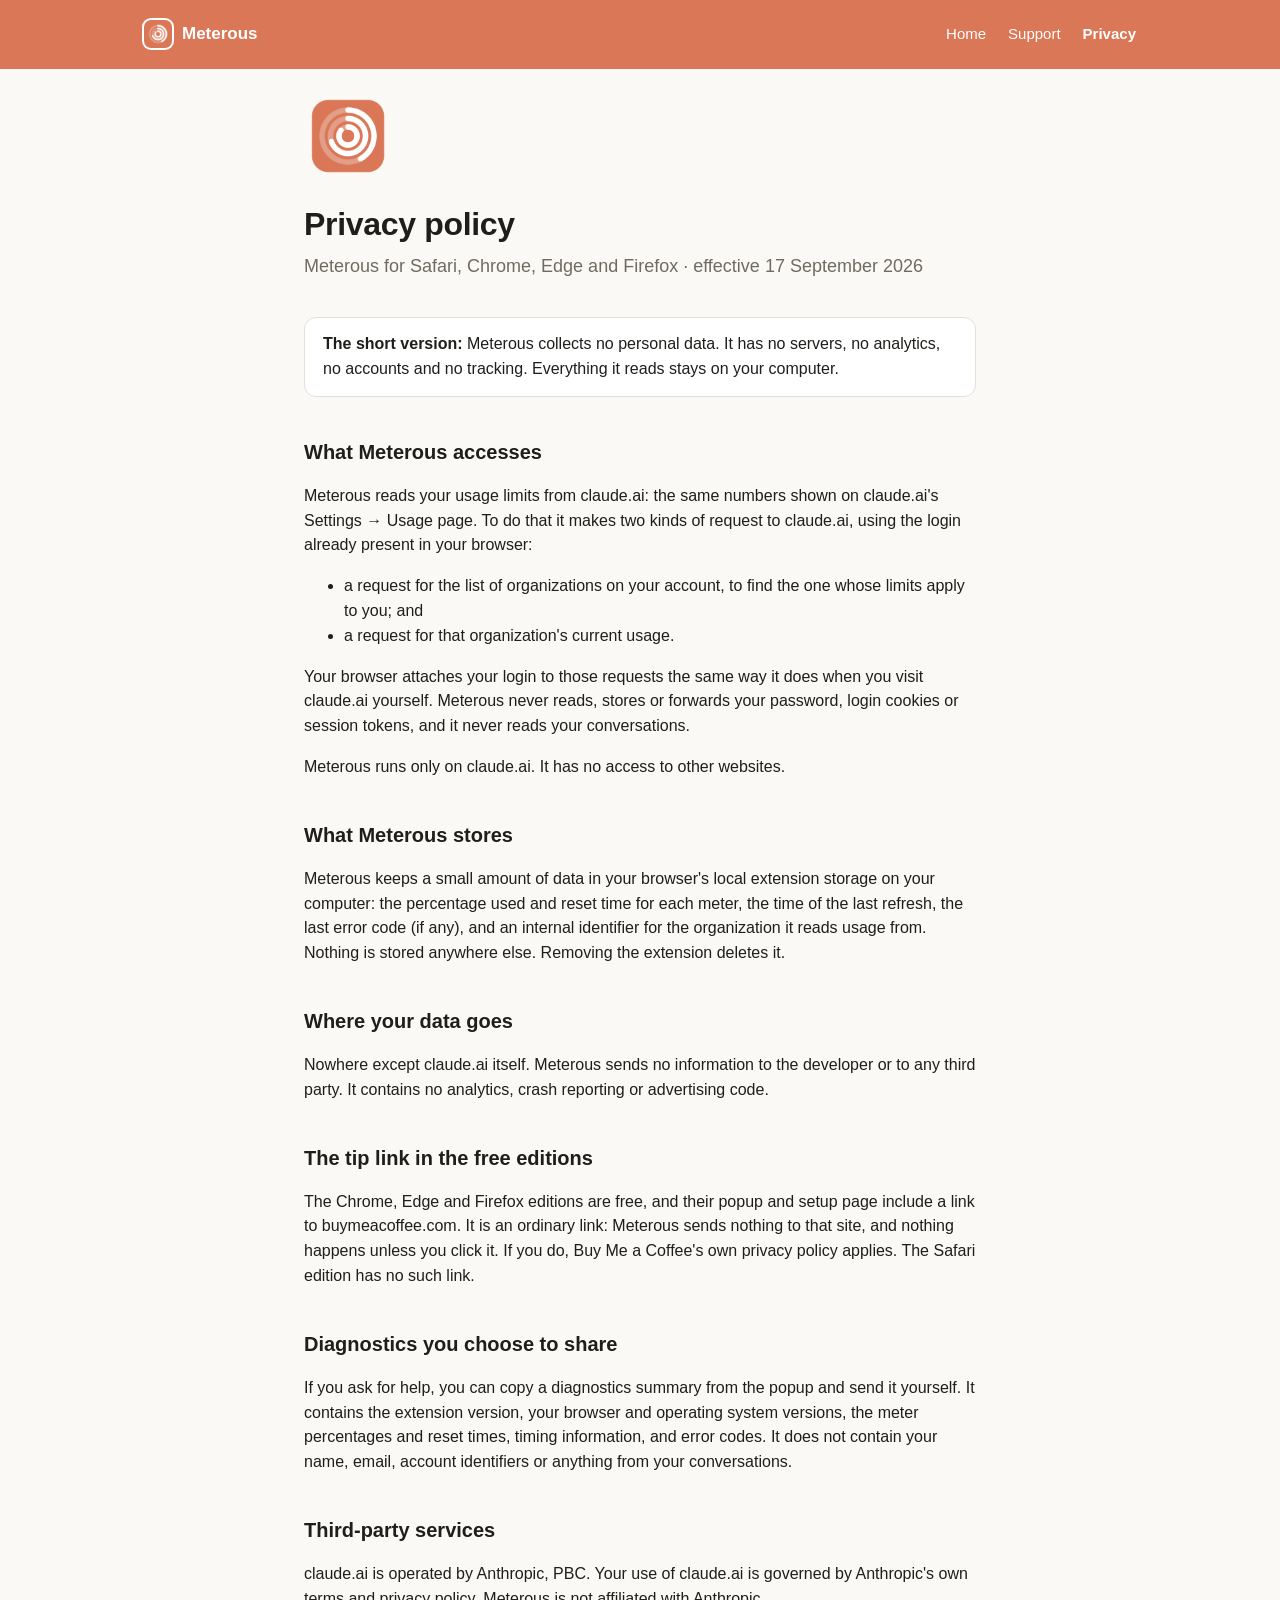
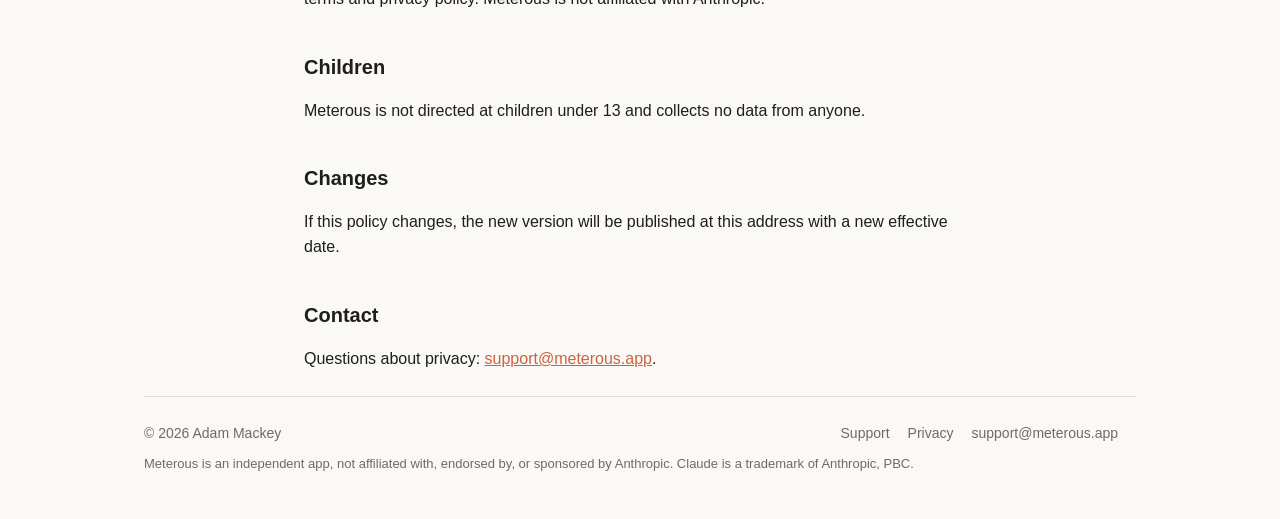
==== privacy.html @ 9a95868c "Space between the clay band and the first cards Synced from ~/SiteStyle: a 56px margin under the her" ====
<!doctype html>
<html lang="en">
<head>
  <meta charset="utf-8">
  <meta name="viewport" content="width=device-width, initial-scale=1">
  <title>Meterous – privacy policy</title>
  <meta name="description" content="Meterous collects no personal data: no servers, no analytics, nothing leaves your Mac.">
  <meta name="theme-color" content="#c96442">
  <link rel="icon" type="image/png" sizes="192x192" href="favicon-192.png">
  <link rel="apple-touch-icon" href="icon.png">
  <meta property="og:type" content="website">
  <meta property="og:site_name" content="Meterous">
  <meta property="og:title" content="Meterous – privacy policy">
  <meta property="og:description" content="Meterous collects no personal data: no servers, no analytics, nothing leaves your Mac.">
  <meta property="og:url" content="https://meterous.app/privacy.html">
  <link rel="canonical" href="https://meterous.app/privacy.html">
  <meta property="og:image" content="https://meterous.app/og.png">
  <meta name="twitter:card" content="summary_large_image">
  <link rel="stylesheet" href="style.css?v=39">
</head>
<body>
<div class="wrap">
  <nav class="nav">
    <a class="brand" href="index.html"><img src="icon.png" width="28" height="28" alt="">Meterous</a>
    <div class="links"><a href="index.html">Home</a><a href="support.html">Support</a><a href="privacy.html" aria-current="page">Privacy</a></div>
  </nav>
</div>
<div class="wrap narrow">
  <header class="page">
    <img src="icon.png" width="88" height="88" alt="">
    <h1>Privacy policy</h1>
    <p class="tagline">Meterous for Safari, Chrome, Edge and Firefox · effective 17 September 2026</p>
  </header>

  <p class="note"><strong>The short version:</strong> Meterous collects no personal data. It has no servers, no analytics, no accounts and no tracking. Everything it reads stays on your computer.</p>

  <h2>What Meterous accesses</h2>
  <p>Meterous reads your usage limits from claude.ai: the same numbers shown on claude.ai's Settings → Usage page. To do that it makes two kinds of request to claude.ai, using the login already present in your browser:</p>
  <ul>
    <li>a request for the list of organizations on your account, to find the one whose limits apply to you; and</li>
    <li>a request for that organization's current usage.</li>
  </ul>
  <p>Your browser attaches your login to those requests the same way it does when you visit claude.ai yourself. Meterous never reads, stores or forwards your password, login cookies or session tokens, and it never reads your conversations.</p>
  <p>Meterous runs only on claude.ai. It has no access to other websites.</p>

  <h2>What Meterous stores</h2>
  <p>Meterous keeps a small amount of data in your browser's local extension storage on your computer: the percentage used and reset time for each meter, the time of the last refresh, the last error code (if any), and an internal identifier for the organization it reads usage from. Nothing is stored anywhere else. Removing the extension deletes it.</p>

  <h2>Where your data goes</h2>
  <p>Nowhere except claude.ai itself. Meterous sends no information to the developer or to any third party. It contains no analytics, crash reporting or advertising code.</p>

  <h2>The tip link in the free editions</h2>
  <p>The Chrome, Edge and Firefox editions are free, and their popup and setup page include a link to buymeacoffee.com. It is an ordinary link: Meterous sends nothing to that site, and nothing happens unless you click it. If you do, Buy Me a Coffee's own privacy policy applies. The Safari edition has no such link.</p>

  <h2>Diagnostics you choose to share</h2>
  <p>If you ask for help, you can copy a diagnostics summary from the popup and send it yourself. It contains the extension version, your browser and operating system versions, the meter percentages and reset times, timing information, and error codes. It does not contain your name, email, account identifiers or anything from your conversations.</p>

  <h2>Third-party services</h2>
  <p>claude.ai is operated by Anthropic, PBC. Your use of claude.ai is governed by Anthropic's own terms and privacy policy. Meterous is not affiliated with Anthropic.</p>

  <h2>Children</h2>
  <p>Meterous is not directed at children under 13 and collects no data from anyone.</p>

  <h2>Changes</h2>
  <p>If this policy changes, the new version will be published at this address with a new effective date.</p>

  <h2>Contact</h2>
  <p>Questions about privacy: <a href="mailto:support@meterous.app?subject=Meterous%20privacy">support@meterous.app</a>.</p>

</div>
<div class="wrap">
  <footer>
    <div class="row">
      <span>© 2026 Adam Mackey</span>
      <span><a href="support.html">Support</a><a href="privacy.html">Privacy</a><a href="mailto:support@meterous.app">support@meterous.app</a></span>
    </div>
    <p class="legal">Meterous is an independent app, not affiliated with, endorsed by, or sponsored by Anthropic. Claude is a trademark of Anthropic, PBC.</p>
  </footer>
</div>
</body>
</html>
---- style.css ----
/* ==== BEGIN SHARED — generated from ~/SiteStyle/base.css by ~/SiteStyle/sync.py. Edit it there, not here. ==== */
/* Shared stylesheet for meterous.app and pulseous.app.
   This file is the source of truth. ~/SiteStyle/sync.py copies it, verbatim, into
   the marked block at the top of each site's style.css; each site's own components
   follow that block. Edit here, then run sync.py — never edit the copies. */
:root {
  color-scheme: light dark;
  --bg: #faf9f5;
  --card: #ffffff;
  --text: #1f1e1b;
  --muted: #6f6b62;
  --line: #e3dfd4;
  --accent: #c96442;
  --band: #d97757;   /* the apps' clay: their icons' colour, and MackEye's --clay */
  --on-band: #fff;
}
@media (prefers-color-scheme: dark) {
  :root { --bg: #262624; --card: #2f2e2b; --text: #f0eee6; --muted: #a6a39a; --line: #3f3d39; --accent: #d97757; }
}
* { box-sizing: border-box; }
body {
  margin: 0;
  background: var(--bg);
  color: var(--text);
  font: 16px/1.55 -apple-system, BlinkMacSystemFont, "Helvetica Neue", Helvetica, Arial, sans-serif;
}
/* The hero glow reaches past the screenshot, and on a phone that is past the edge of the
   screen: the page scrolled sideways, and Chrome on Android zoomed out to fit it. Clip it
   at the edge. It has to be on both elements: set on body alone, the value is handed up
   to the viewport and body itself goes back to visible, so nothing is clipped. */
html, body { overflow-x: hidden; overflow-x: clip; }
a { color: var(--accent); }
.wrap { max-width: 1040px; margin: 0 auto; padding: 0 24px; }
.narrow { max-width: 720px; }

/* The band, as on mackeye.app (2026-09-28): the nav and the hero sit on a full-width
   band of the apps' clay, with white text, in light and dark mode alike. It's their own
   background, stretched to the window's edges by a spread shadow and clipped back to
   their height, so the markup stays as it is. Support and Privacy get just the nav. */
.nav, .hero { background: var(--band); box-shadow: 0 0 0 100vmax var(--band); clip-path: inset(0 -100vmax); }
/* The nav's clay reaches 1px under it, so where it meets the hero mid-pixel the page
   behind can't show through as a dark hairline. The hero paints over the overlap. */
.nav { clip-path: inset(0 -100vmax -1px); }
/* The band paints the hero's padding too, so the space between the band and the first
   cards has to be a margin: 56px, the gap Pulseous already leaves between its two rows of cards. */
.hero { margin-bottom: 56px; }

/* Navigation */
.nav { display: flex; align-items: center; justify-content: space-between; padding: 20px 0; }
.brand { display: flex; align-items: center; gap: 10px; color: var(--on-band); text-decoration: none; font-weight: 600; font-size: 17px; }
/* A white ring, so the clay tile doesn't vanish into the clay band. */
.brand img { width: 28px; height: 28px; border-radius: 7px; box-shadow: 0 0 0 2px var(--on-band); }
/* Full white: dimming them dropped them to about 2.7:1 on the clay. The current page is
   marked by weight instead. */
.nav .links a { margin-left: 22px; color: var(--on-band); text-decoration: none; font-size: 15px; }
.nav .links a[aria-current] { font-weight: 600; }
.nav .links a:hover { text-decoration: underline; text-underline-offset: 4px; }

/* Home: hero */
.hero { display: grid; grid-template-columns: 1.1fr 1fr; gap: 48px; align-items: center; padding: 56px 0 64px; }
.hero h1 { margin: 0 0 16px; font-size: 56px; line-height: 1.06; letter-spacing: -0.025em; text-wrap: balance; color: var(--on-band); }
.lead { margin: 0 0 28px; font-size: 20px; color: var(--muted); }
.cta { display: inline-flex; align-items: center; gap: 9px; padding: 12px 20px; border-radius: 10px; background: var(--accent); color: #fff; text-decoration: none; font-weight: 600; }
.cta svg { display: block; flex: none; }
.demo-link { margin: 16px 0 0; }
.demo-link a { color: var(--text); font-weight: 600; text-decoration: none; }
.demo-link a:hover { color: var(--accent); }
.cta:hover { filter: brightness(1.06); }
.cta.soon { background: var(--card); color: var(--muted); border: 1px solid var(--line); font-weight: 500; }
.cta-row { display: flex; flex-wrap: wrap; gap: 12px; align-items: center; }
.fineprint { margin: 14px 0 0; font-size: 14px; color: var(--muted); }
/* On the band. White on clay is 3.1:1, so the lead gets a little more weight. */
.hero .lead { color: var(--on-band); font-weight: 500; }
.hero .fineprint { color: var(--on-band); }
.hero .demo-link a, .hero .demo-link a:hover { color: var(--on-band); }
.hero .demo-link a:hover { text-decoration: underline; }
/* Store badges. Apple's badge is Apple's own artwork, shown exactly as supplied: its
   marketing guidelines ask for the black one whenever other stores' badges sit beside
   it, first in the row, never modified or animated (so: no hover effect), at least 40px
   tall, with clear space of a quarter of its height. The browser badges are ours, drawn
   to match it. Their glyph and type are sized in cqw, relative to the badge, so they
   shrink in step with Apple's artwork when the grid narrows on a phone; the px values
   are for browsers without container units. The logo sits at the left inset Apple's
   logo uses and the text follows it, left-aligned, the way Apple's badge is laid out.
   Centring the text was tried twice (logo and text centred together, then text centred
   beside a left logo) and both looked off next to Apple's badge. */
.badges { display: grid; grid-template-columns: repeat(2, minmax(0, 180px)); gap: 14px; }
.store-badge { display: block; border-radius: 5% / 19.5%; color: #fff; text-decoration: none; }
.store-badge img { display: block; width: 100%; height: auto; }
.store-badge.browser { container-type: inline-size; display: flex; align-items: center; gap: 3.6%; aspect-ratio: 156.1 / 40; padding: 0 5.9%; border: 1px solid #a6a6a6; background: #000; }
.store-badge.browser svg { display: block; flex: none; width: 24px; height: 24px; width: 13.4cqw; height: 13.4cqw; }
.store-badge.browser span { display: block; font-size: 19.5px; font-size: 10.8cqw; font-weight: 450; line-height: 1; letter-spacing: -0.015em; white-space: nowrap; }
.store-badge.browser small { display: block; margin-bottom: 2px; margin-bottom: 0.9cqw; font-size: 10px; font-size: 5.7cqw; font-weight: 400; letter-spacing: 0.01em; }
/* On the band, a deep shadow gives the popup its depth. (It had a clay glow behind it,
   which meant nothing once the band was clay too.) */
.hero-shot { position: relative; margin: 0; justify-self: center; }
.hero-shot picture { display: block; }
.hero-shot img { display: block; width: 340px; max-width: 100%; height: auto; border-radius: 14px; box-shadow: 0 30px 60px -20px rgba(31, 30, 27, 0.5); }

/* Home: features and steps */
.features { display: grid; grid-template-columns: repeat(3, 1fr); gap: 20px; padding-bottom: 20px; }
.feature { padding: 22px; border-radius: 14px; background: var(--card); border: 1px solid var(--line); }
.feature svg { display: block; width: 32px; height: 32px; margin-bottom: 14px; color: var(--accent); }
.feature h3 { margin: 0 0 6px; font-size: 17px; }
.feature p { margin: 0; font-size: 15px; color: var(--muted); }
.howto { display: grid; grid-template-columns: 1fr 1fr; gap: 48px; padding-bottom: 80px; }
.section-title { margin: 0 0 14px; font-size: 26px; letter-spacing: -0.01em; }
.section-note { margin: 0; color: var(--muted); }
.coffee { margin-top: 14px; }
ol.steps { margin: 0; padding-left: 22px; }
ol.steps li { margin: 10px 0; }
ol.steps li::marker { color: var(--accent); font-weight: 600; }

/* Home: demo video */
.demo { padding-bottom: 80px; text-align: center; }
.demo .section-note { max-width: 560px; margin: 0 auto; }
.demo-video { display: block; width: 100%; max-width: 960px; height: auto; margin: 24px auto 0; border-radius: 14px; border: 1px solid var(--line); box-shadow: 0 30px 60px -24px rgba(0, 0, 0, 0.45); background: #000; }

/* Support and privacy pages */
header.page { text-align: left; margin: 24px 0 36px; }
header.page img { width: 88px; height: 88px; border-radius: 20px; }
header.page h1 { margin: 12px 0 4px; font-size: 32px; letter-spacing: -0.01em; }
.tagline { margin: 0; font-size: 18px; color: var(--muted); }
h2 { margin: 40px 0 12px; font-size: 20px; }
h3 { margin: 24px 0 6px; font-size: 16px; }
.note { padding: 14px 18px; border-radius: 12px; background: var(--card); border: 1px solid var(--line); }
kbd { padding: 1px 6px; border: 1px solid var(--line); border-bottom-width: 2px; border-radius: 5px; background: var(--card); font: 13px ui-monospace, Menlo, monospace; }

/* Footer */
footer { margin-top: 24px; border-top: 1px solid var(--line); padding: 26px 0 44px; font-size: 14px; color: var(--muted); }
footer .row { display: flex; flex-wrap: wrap; gap: 8px 24px; justify-content: space-between; }
footer a { color: var(--muted); text-decoration: none; margin-right: 18px; }
footer a:hover { color: var(--text); }
footer .legal { margin: 10px 0 0; font-size: 13px; }

@media (max-width: 980px) {
  .hero { grid-template-columns: 1fr; gap: 36px; padding: 32px 0 56px; }
}

@media (max-width: 760px) {
  .hero { grid-template-columns: 1fr; gap: 32px; padding: 24px 0 48px; }
  .hero h1 { font-size: 36px; }
  .features, .howto { grid-template-columns: 1fr; }
}

/* Narrower than 360px the nav doesn't fit on one line, and the overflow clip cut off its last
   link ("Privacy" at 320px). Let the links drop to a second line instead. */
@media (max-width: 359px) {
  .nav { flex-wrap: wrap; row-gap: 6px; }
  .nav .links a:first-child { margin-left: 0; }
}

/* Narrower than this, two badges side by side would take Apple's below its 40px minimum. */
@media (max-width: 374px) {
  .badges { grid-template-columns: minmax(0, 180px); }
}
/* ==== END SHARED ==== */

/* ==== Meterous only ==== */

/* One slim line under the hero: what the toolbar icon is telling you. */
.toolbar-note { display: flex; align-items: center; justify-content: center; gap: 18px; margin: 0 0 72px; padding: 10px 22px 10px 18px; border-radius: 14px; background: var(--card); border: 1px solid var(--line); }
.toolbar-note p { margin: 0; color: var(--muted); font-size: 15px; }
.toolbar-note strong { color: var(--text); font-weight: 600; }
/* The real toolbar icon, as Safari draws it on most sites: grey ring (weekly), red badge (session). */
.toolbar-icon { display: block; flex: none; width: 60px; height: 44px; margin-top: -4px; }
.tb-capsule { fill: var(--line); opacity: 0.55; }
.tb-track { stroke: var(--muted); opacity: 0.35; }
.tb-arc { stroke: var(--text); opacity: 0.75; }
.tb-badge { fill: #ff453a; stroke: var(--card); stroke-width: 2; }
.tb-badge-text { fill: #fff; font: 700 10.5px -apple-system, BlinkMacSystemFont, "Helvetica Neue", sans-serif; }
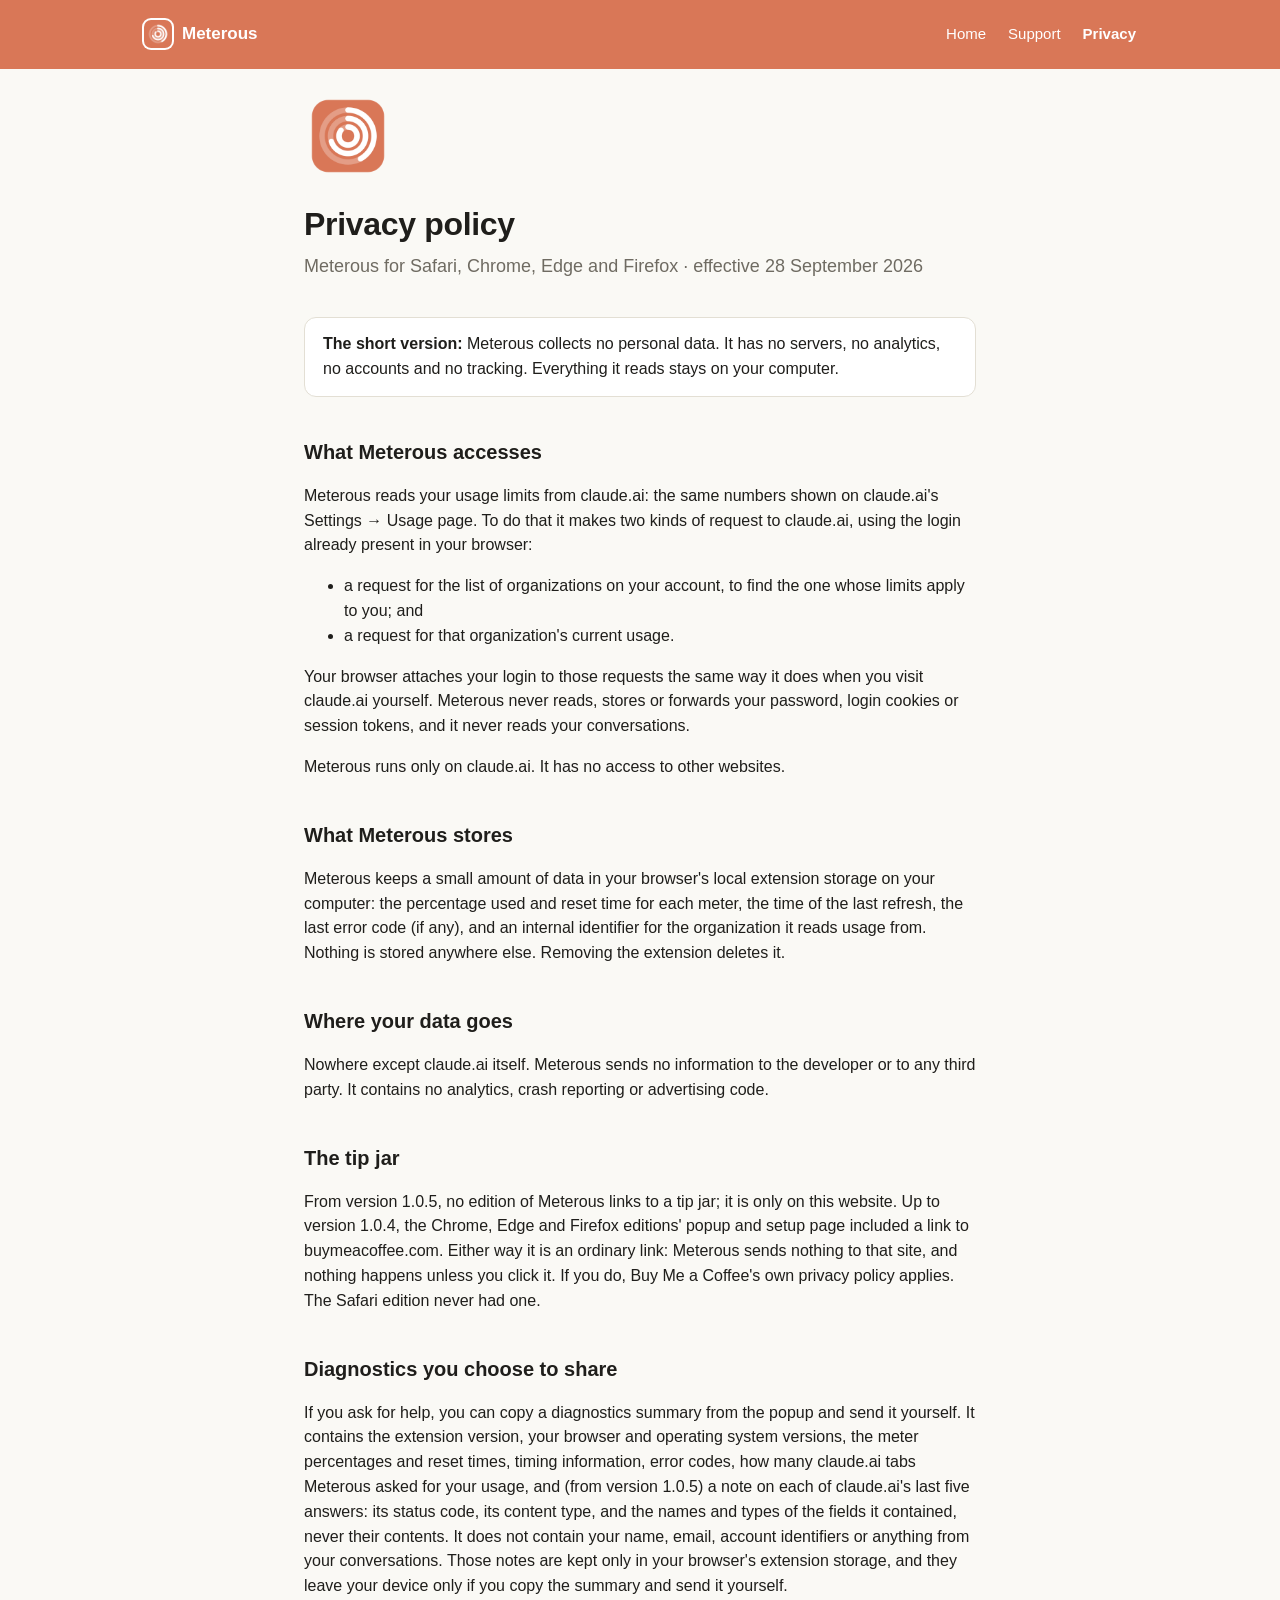
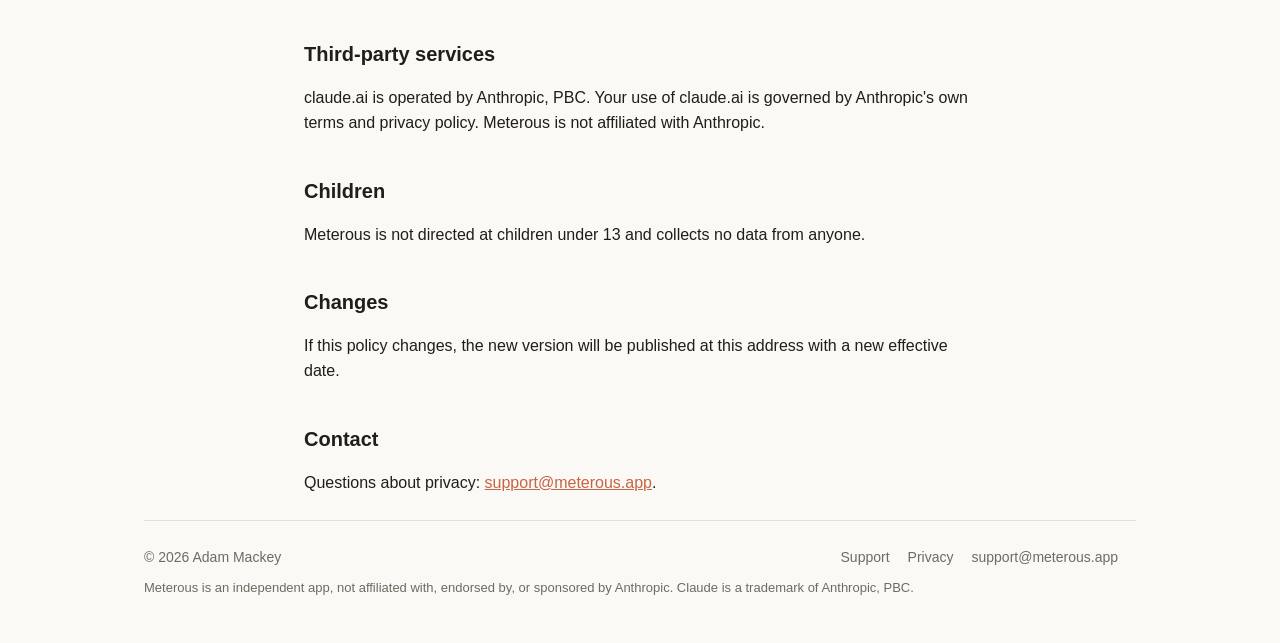
==== commit 08580fcb: "Privacy policy for 1.0.5: tip jar on the website only; diagnostics note claude.ai's answers (codes, " ====
--- a/privacy.html
+++ b/privacy.html
@@ -16,7 +16,7 @@
   <link rel="canonical" href="https://meterous.app/privacy.html">
   <meta property="og:image" content="https://meterous.app/og.png">
   <meta name="twitter:card" content="summary_large_image">
-  <link rel="stylesheet" href="style.css?v=39">
+  <link rel="stylesheet" href="style.css?v=40">
 </head>
 <body>
 <div class="wrap">
@@ -29,7 +29,7 @@
   <header class="page">
     <img src="icon.png" width="88" height="88" alt="">
     <h1>Privacy policy</h1>
-    <p class="tagline">Meterous for Safari, Chrome, Edge and Firefox · effective 17 September 2026</p>
+    <p class="tagline">Meterous for Safari, Chrome, Edge and Firefox · effective 28 September 2026</p>
   </header>
 
   <p class="note"><strong>The short version:</strong> Meterous collects no personal data. It has no servers, no analytics, no accounts and no tracking. Everything it reads stays on your computer.</p>
@@ -49,11 +49,11 @@
   <h2>Where your data goes</h2>
   <p>Nowhere except claude.ai itself. Meterous sends no information to the developer or to any third party. It contains no analytics, crash reporting or advertising code.</p>
 
-  <h2>The tip link in the free editions</h2>
-  <p>The Chrome, Edge and Firefox editions are free, and their popup and setup page include a link to buymeacoffee.com. It is an ordinary link: Meterous sends nothing to that site, and nothing happens unless you click it. If you do, Buy Me a Coffee's own privacy policy applies. The Safari edition has no such link.</p>
+  <h2>The tip jar</h2>
+  <p>From version 1.0.5, no edition of Meterous links to a tip jar; it is only on this website. Up to version 1.0.4, the Chrome, Edge and Firefox editions' popup and setup page included a link to buymeacoffee.com. Either way it is an ordinary link: Meterous sends nothing to that site, and nothing happens unless you click it. If you do, Buy Me a Coffee's own privacy policy applies. The Safari edition never had one.</p>
 
   <h2>Diagnostics you choose to share</h2>
-  <p>If you ask for help, you can copy a diagnostics summary from the popup and send it yourself. It contains the extension version, your browser and operating system versions, the meter percentages and reset times, timing information, and error codes. It does not contain your name, email, account identifiers or anything from your conversations.</p>
+  <p>If you ask for help, you can copy a diagnostics summary from the popup and send it yourself. It contains the extension version, your browser and operating system versions, the meter percentages and reset times, timing information, error codes, how many claude.ai tabs Meterous asked for your usage, and (from version 1.0.5) a note on each of claude.ai's last five answers: its status code, its content type, and the names and types of the fields it contained, never their contents. It does not contain your name, email, account identifiers or anything from your conversations. Those notes are kept only in your browser's extension storage, and they leave your device only if you copy the summary and send it yourself.</p>
 
   <h2>Third-party services</h2>
   <p>claude.ai is operated by Anthropic, PBC. Your use of claude.ai is governed by Anthropic's own terms and privacy policy. Meterous is not affiliated with Anthropic.</p>
--- a/style.css
+++ b/style.css
@@ -169,3 +169,8 @@
 .tb-arc { stroke: var(--text); opacity: 0.75; }
 .tb-badge { fill: #ff453a; stroke: var(--card); stroke-width: 2; }
 .tb-badge-text { fill: #fff; font: 700 10.5px -apple-system, BlinkMacSystemFont, "Helvetica Neue", sans-serif; }
+
+/* The popup is 300px wide, so its screenshot is shown at real size, the way pulseous.app shows
+   its 340px popup. At 340px it was blown up 13%, and its text and buttons looked bigger than
+   Pulseous's. */
+.hero-shot img { width: 300px; }
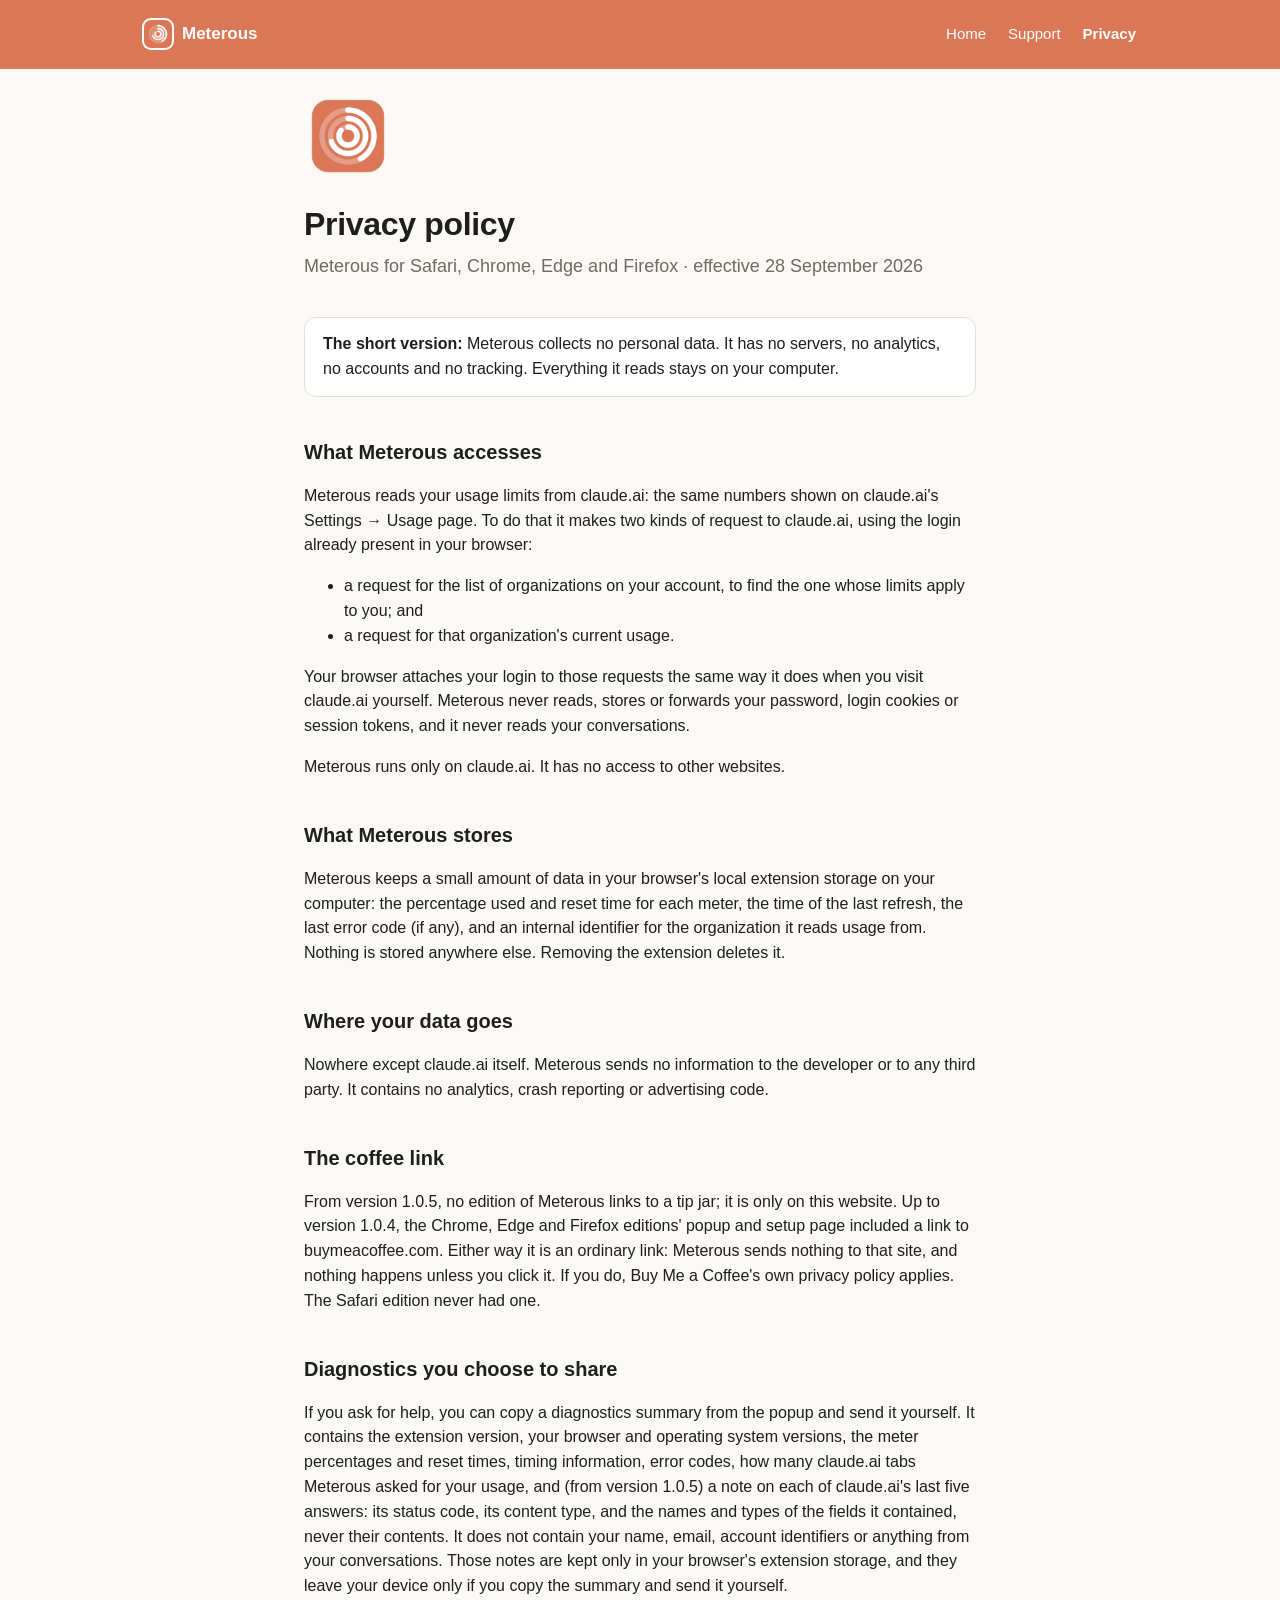
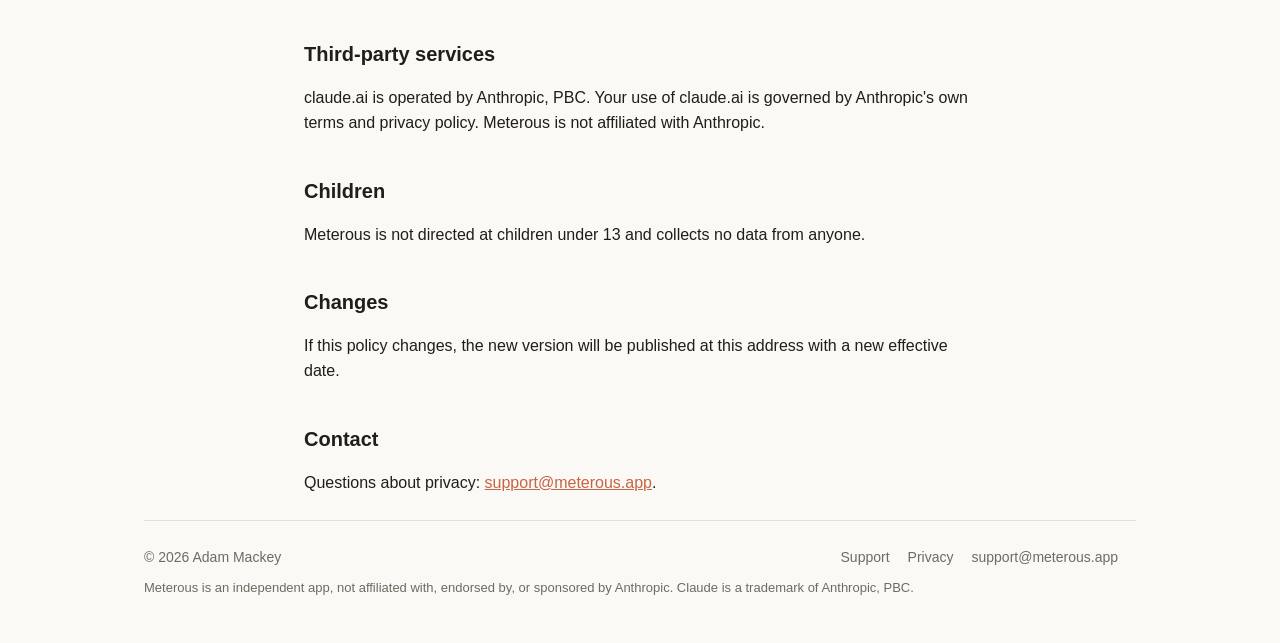
==== commit 46510a5a: "Match pulseous.app: header height, state cards, icons, link preview - The hero keeps Pulseous's 519p" ====
--- a/privacy.html
+++ b/privacy.html
@@ -6,8 +6,11 @@
   <title>Meterous – privacy policy</title>
   <meta name="description" content="Meterous collects no personal data: no servers, no analytics, nothing leaves your Mac.">
   <meta name="theme-color" content="#c96442">
+  <link rel="icon" href="favicon.ico" sizes="any">
   <link rel="icon" type="image/png" sizes="192x192" href="favicon-192.png">
-  <link rel="apple-touch-icon" href="icon.png">
+  <link rel="icon" type="image/png" sizes="32x32" href="favicon-32.png">
+  <link rel="icon" type="image/png" sizes="16x16" href="favicon-16.png">
+  <link rel="apple-touch-icon" href="apple-touch-icon.png">
   <meta property="og:type" content="website">
   <meta property="og:site_name" content="Meterous">
   <meta property="og:title" content="Meterous – privacy policy">
@@ -16,7 +19,7 @@
   <link rel="canonical" href="https://meterous.app/privacy.html">
   <meta property="og:image" content="https://meterous.app/og.png">
   <meta name="twitter:card" content="summary_large_image">
-  <link rel="stylesheet" href="style.css?v=40">
+  <link rel="stylesheet" href="style.css?v=41">
 </head>
 <body>
 <div class="wrap">
@@ -49,7 +52,7 @@
   <h2>Where your data goes</h2>
   <p>Nowhere except claude.ai itself. Meterous sends no information to the developer or to any third party. It contains no analytics, crash reporting or advertising code.</p>
 
-  <h2>The tip jar</h2>
+  <h2>The coffee link</h2>
   <p>From version 1.0.5, no edition of Meterous links to a tip jar; it is only on this website. Up to version 1.0.4, the Chrome, Edge and Firefox editions' popup and setup page included a link to buymeacoffee.com. Either way it is an ordinary link: Meterous sends nothing to that site, and nothing happens unless you click it. If you do, Buy Me a Coffee's own privacy policy applies. The Safari edition never had one.</p>
 
   <h2>Diagnostics you choose to share</h2>
--- a/style.css
+++ b/style.css
@@ -13,9 +13,12 @@
   --accent: #c96442;
   --band: #d97757;   /* the apps' clay: their icons' colour, and MackEye's --clay */
   --on-band: #fff;
+  --tb-bg: #e9e7e1;  /* the toolbar pictures in the state cards: button and glyph */
+  --tb-glyph: #55524b;
 }
 @media (prefers-color-scheme: dark) {
-  :root { --bg: #262624; --card: #2f2e2b; --text: #f0eee6; --muted: #a6a39a; --line: #3f3d39; --accent: #d97757; }
+  :root { --bg: #262624; --card: #2f2e2b; --text: #f0eee6; --muted: #a6a39a; --line: #3f3d39; --accent: #d97757;
+          --tb-bg: #171716; --tb-glyph: #d0cec8; }
 }
 * { box-sizing: border-box; }
 body {
@@ -97,6 +100,15 @@
 .hero-shot picture { display: block; }
 .hero-shot img { display: block; width: 340px; max-width: 100%; height: auto; border-radius: 14px; box-shadow: 0 30px 60px -20px rgba(31, 30, 27, 0.5); }
 
+/* Home: two cards under the band, each a picture of the toolbar icon and what it's saying.
+   Each site draws its own icon inside; .tb-bg is the toolbar button behind it. */
+.states { display: grid; grid-template-columns: 1fr 1fr; gap: 20px; padding-bottom: 56px; }
+.state { display: flex; align-items: center; gap: 22px; margin: 0; padding: 20px 24px; border-radius: 14px; background: var(--card); border: 1px solid var(--line); }
+.state svg { flex: none; width: 132px; height: auto; }
+.tb-bg { fill: var(--tb-bg); }
+.state figcaption { font-size: 15px; color: var(--muted); }
+.state figcaption strong { display: block; margin-bottom: 3px; font-size: 17px; color: var(--text); }
+
 /* Home: features and steps */
 .features { display: grid; grid-template-columns: repeat(3, 1fr); gap: 20px; padding-bottom: 20px; }
 .feature { padding: 22px; border-radius: 14px; background: var(--card); border: 1px solid var(--line); }
@@ -140,7 +152,7 @@
 @media (max-width: 760px) {
   .hero { grid-template-columns: 1fr; gap: 32px; padding: 24px 0 48px; }
   .hero h1 { font-size: 36px; }
-  .features, .howto { grid-template-columns: 1fr; }
+  .states, .features, .howto { grid-template-columns: 1fr; }
 }
 
 /* Narrower than 360px the nav doesn't fit on one line, and the overflow clip cut off its last
@@ -158,19 +170,22 @@
 
 /* ==== Meterous only ==== */
 
-/* One slim line under the hero: what the toolbar icon is telling you. */
-.toolbar-note { display: flex; align-items: center; justify-content: center; gap: 18px; margin: 0 0 72px; padding: 10px 22px 10px 18px; border-radius: 14px; background: var(--card); border: 1px solid var(--line); }
-.toolbar-note p { margin: 0; color: var(--muted); font-size: 15px; }
-.toolbar-note strong { color: var(--text); font-weight: 600; }
-/* The real toolbar icon, as Safari draws it on most sites: grey ring (weekly), red badge (session). */
-.toolbar-icon { display: block; flex: none; width: 60px; height: 44px; margin-top: -4px; }
-.tb-capsule { fill: var(--line); opacity: 0.55; }
-.tb-track { stroke: var(--muted); opacity: 0.35; }
-.tb-arc { stroke: var(--text); opacity: 0.75; }
-.tb-badge { fill: #ff453a; stroke: var(--card); stroke-width: 2; }
-.tb-badge-text { fill: #fff; font: 700 10.5px -apple-system, BlinkMacSystemFont, "Helvetica Neue", sans-serif; }
+/* Its pictures in the two state cards (the cards themselves are shared): the weekly ring and
+   the session badge. Each card dims the part the other card is about. */
+.tb-track { fill: none; stroke: var(--tb-glyph); stroke-width: 5.2; opacity: 0.25; }
+.tb-ring { fill: none; stroke: var(--tb-glyph); stroke-width: 5.2; stroke-linecap: round; }
+.tb-ring.warning { stroke: #e0a534; }  /* the icon's own amber */
+.tb-badge { fill: #ff3b30; }
+.tb-badge-text { fill: #fff; font: 700 14px -apple-system, BlinkMacSystemFont, "Helvetica Neue", sans-serif; }
+.tb-dim { opacity: 0.3; }
 
 /* The popup is 300px wide, so its screenshot is shown at real size, the way pulseous.app shows
    its 340px popup. At 340px it was blown up 13%, and its text and buttons looked bigger than
    Pulseous's. */
 .hero-shot img { width: 300px; }
+/* Pulseous's popup screenshot is 519px tall, and it sets the height of that site's band. Keeping
+   the same height here puts meterous.app's band, headline and buttons exactly where pulseous.app's
+   are. Side by side only: stacked on narrower screens, each hero is as tall as its own content. */
+@media (min-width: 981px) {
+  .hero-shot { min-height: 519px; display: flex; align-items: center; }
+}
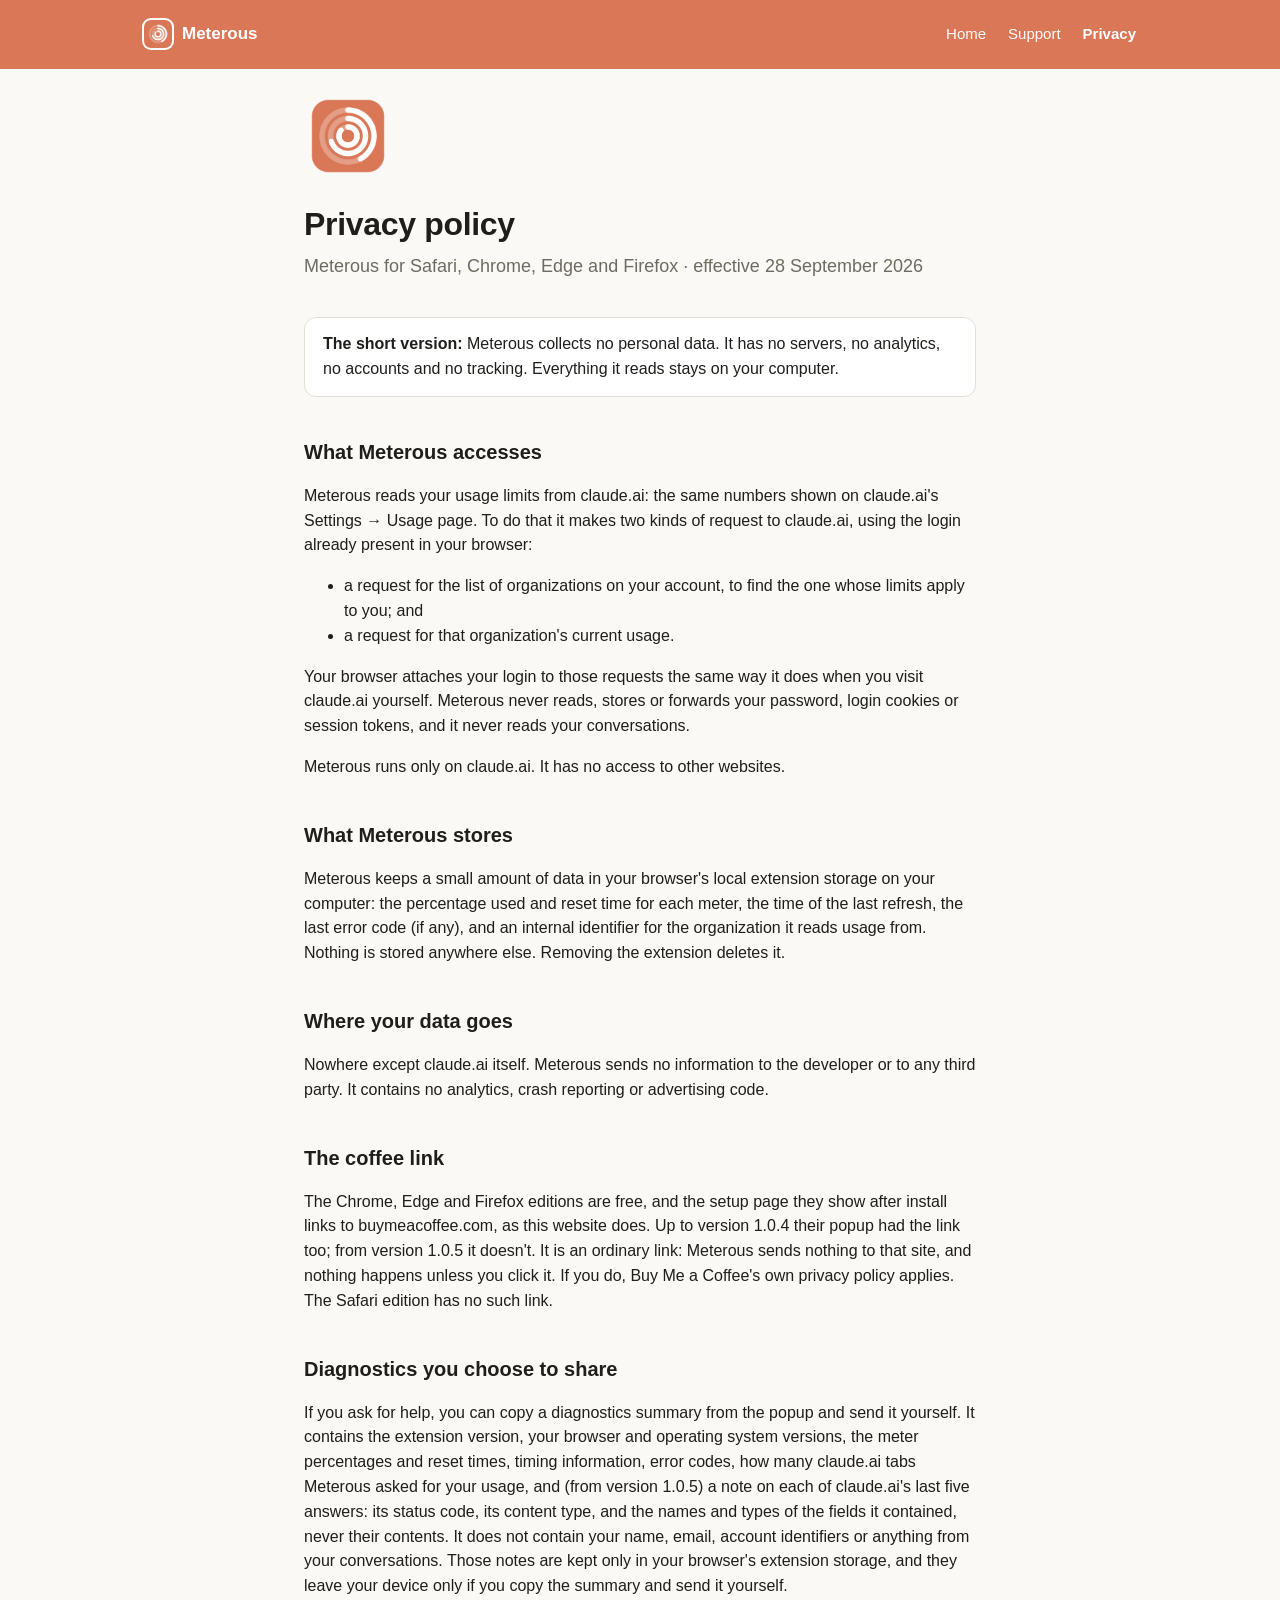
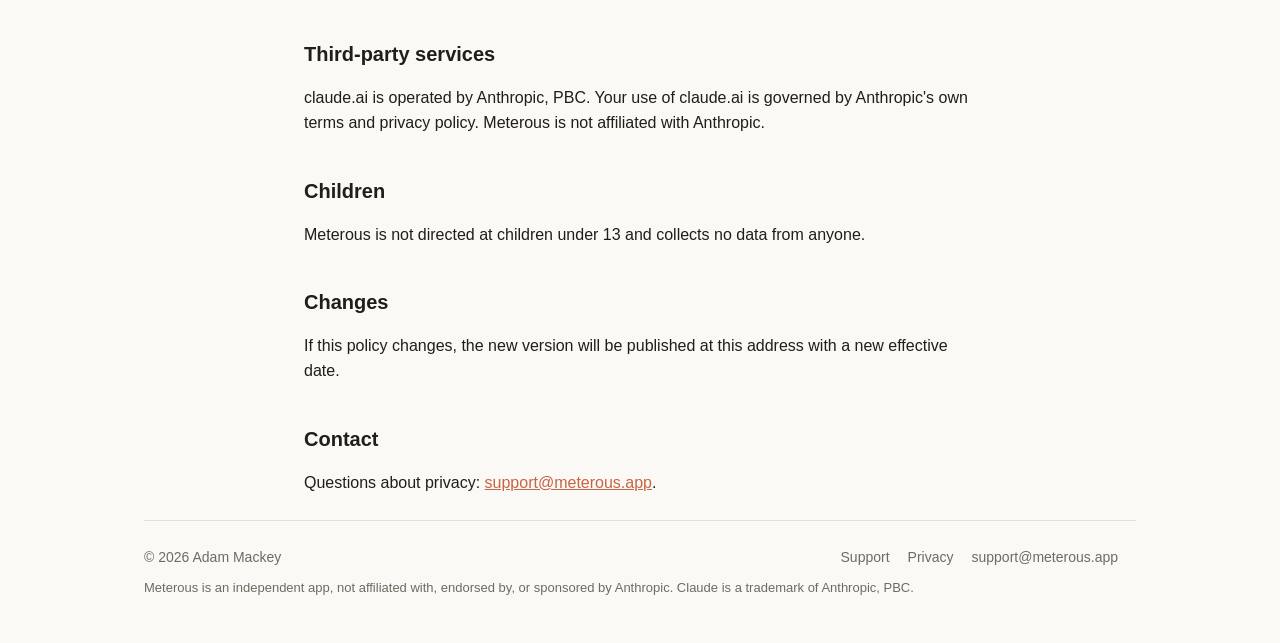
==== commit d445910b: "Privacy policy: from 1.0.5 the tip link is on the free editions' setup page, not the popup Co-Author" ====
--- a/privacy.html
+++ b/privacy.html
@@ -53,7 +53,7 @@
   <p>Nowhere except claude.ai itself. Meterous sends no information to the developer or to any third party. It contains no analytics, crash reporting or advertising code.</p>
 
   <h2>The coffee link</h2>
-  <p>From version 1.0.5, no edition of Meterous links to a tip jar; it is only on this website. Up to version 1.0.4, the Chrome, Edge and Firefox editions' popup and setup page included a link to buymeacoffee.com. Either way it is an ordinary link: Meterous sends nothing to that site, and nothing happens unless you click it. If you do, Buy Me a Coffee's own privacy policy applies. The Safari edition never had one.</p>
+  <p>The Chrome, Edge and Firefox editions are free, and the setup page they show after install links to buymeacoffee.com, as this website does. Up to version 1.0.4 their popup had the link too; from version 1.0.5 it doesn't. It is an ordinary link: Meterous sends nothing to that site, and nothing happens unless you click it. If you do, Buy Me a Coffee's own privacy policy applies. The Safari edition has no such link.</p>
 
   <h2>Diagnostics you choose to share</h2>
   <p>If you ask for help, you can copy a diagnostics summary from the popup and send it yourself. It contains the extension version, your browser and operating system versions, the meter percentages and reset times, timing information, error codes, how many claude.ai tabs Meterous asked for your usage, and (from version 1.0.5) a note on each of claude.ai's last five answers: its status code, its content type, and the names and types of the fields it contained, never their contents. It does not contain your name, email, account identifiers or anything from your conversations. Those notes are kept only in your browser's extension storage, and they leave your device only if you copy the summary and send it yourself.</p>
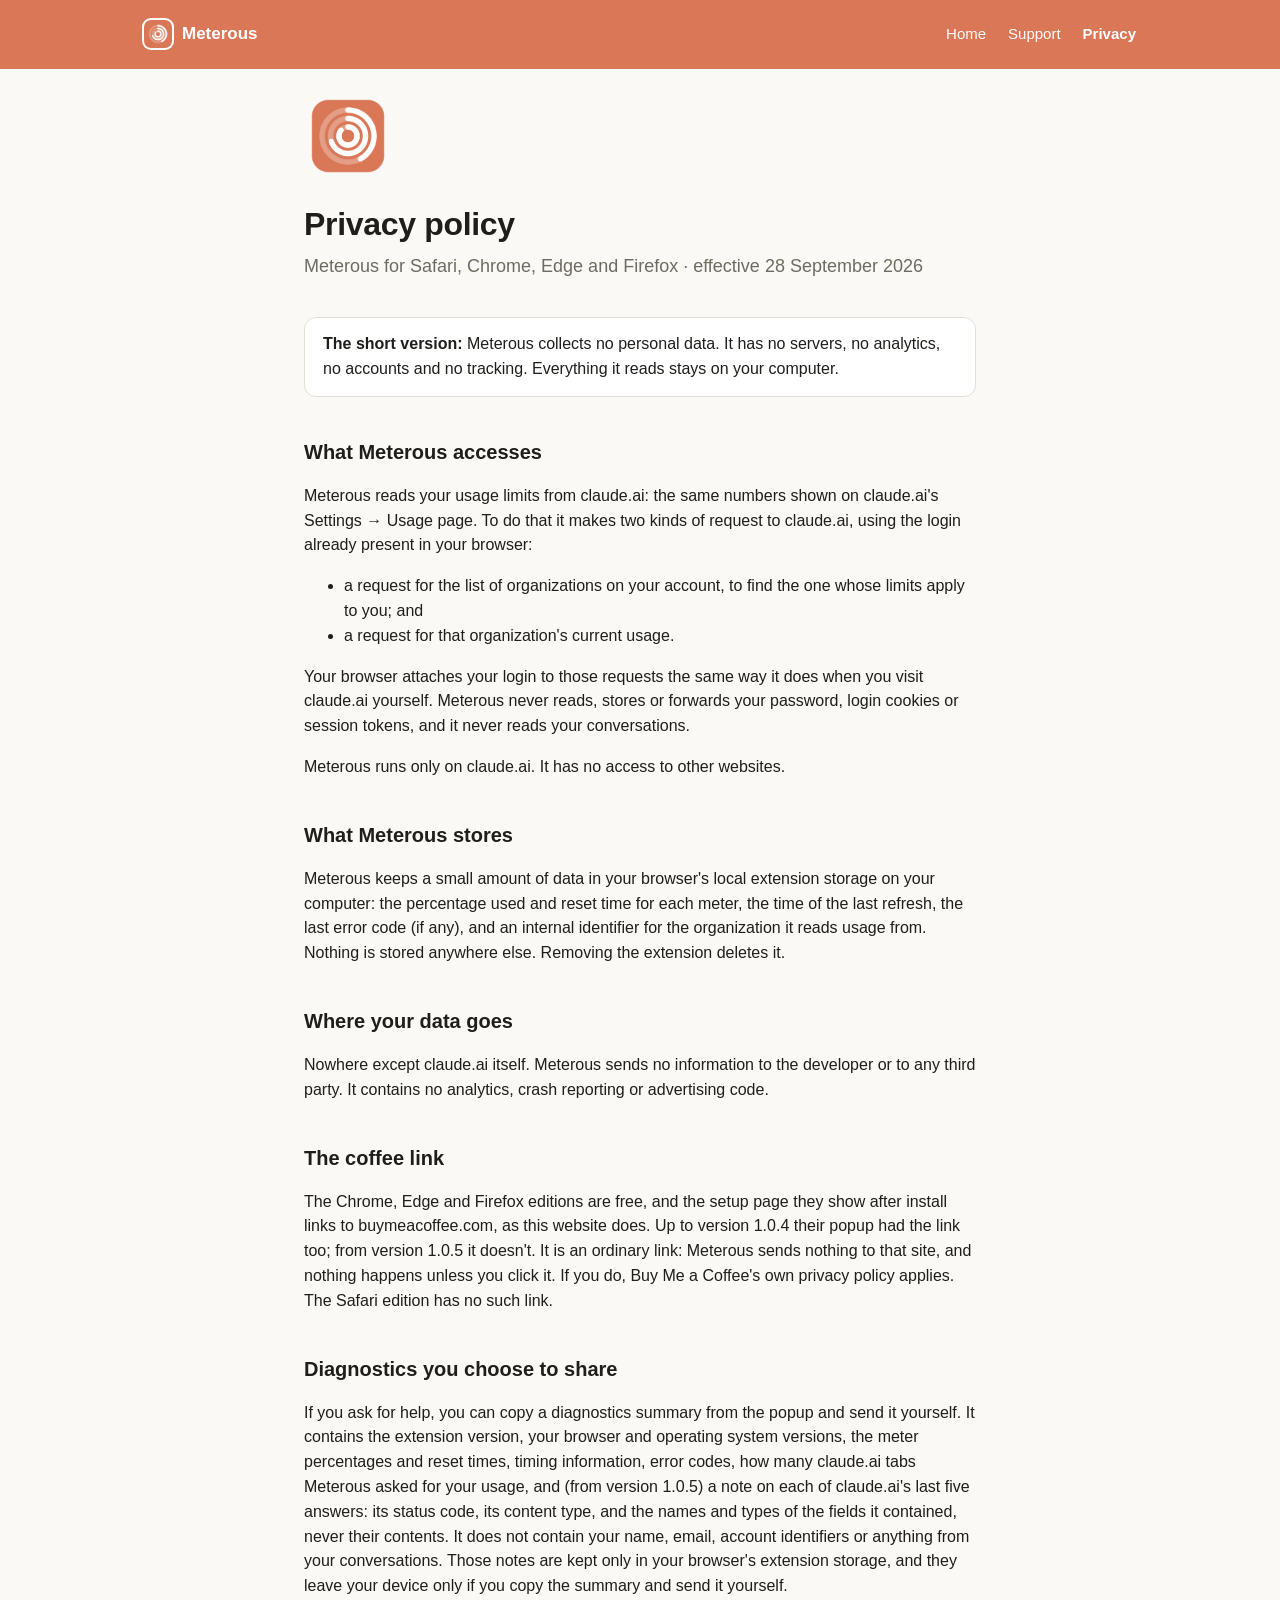
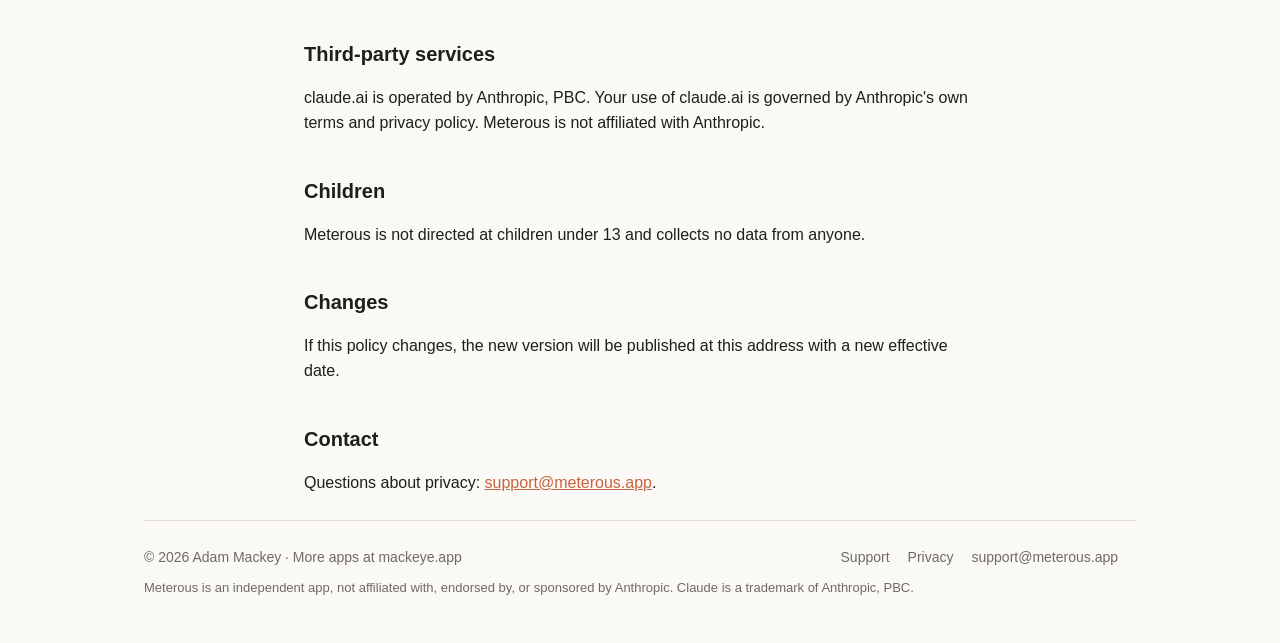
==== commit 118500d7: "Footer: more apps at mackeye.app" ====
--- a/privacy.html
+++ b/privacy.html
@@ -74,7 +74,7 @@
 <div class="wrap">
   <footer>
     <div class="row">
-      <span>© 2026 Adam Mackey</span>
+      <span>© 2026 Adam Mackey · <a href="https://mackeye.app">More apps at mackeye.app</a></span>
       <span><a href="support.html">Support</a><a href="privacy.html">Privacy</a><a href="mailto:support@meterous.app">support@meterous.app</a></span>
     </div>
     <p class="legal">Meterous is an independent app, not affiliated with, endorsed by, or sponsored by Anthropic. Claude is a trademark of Anthropic, PBC.</p>
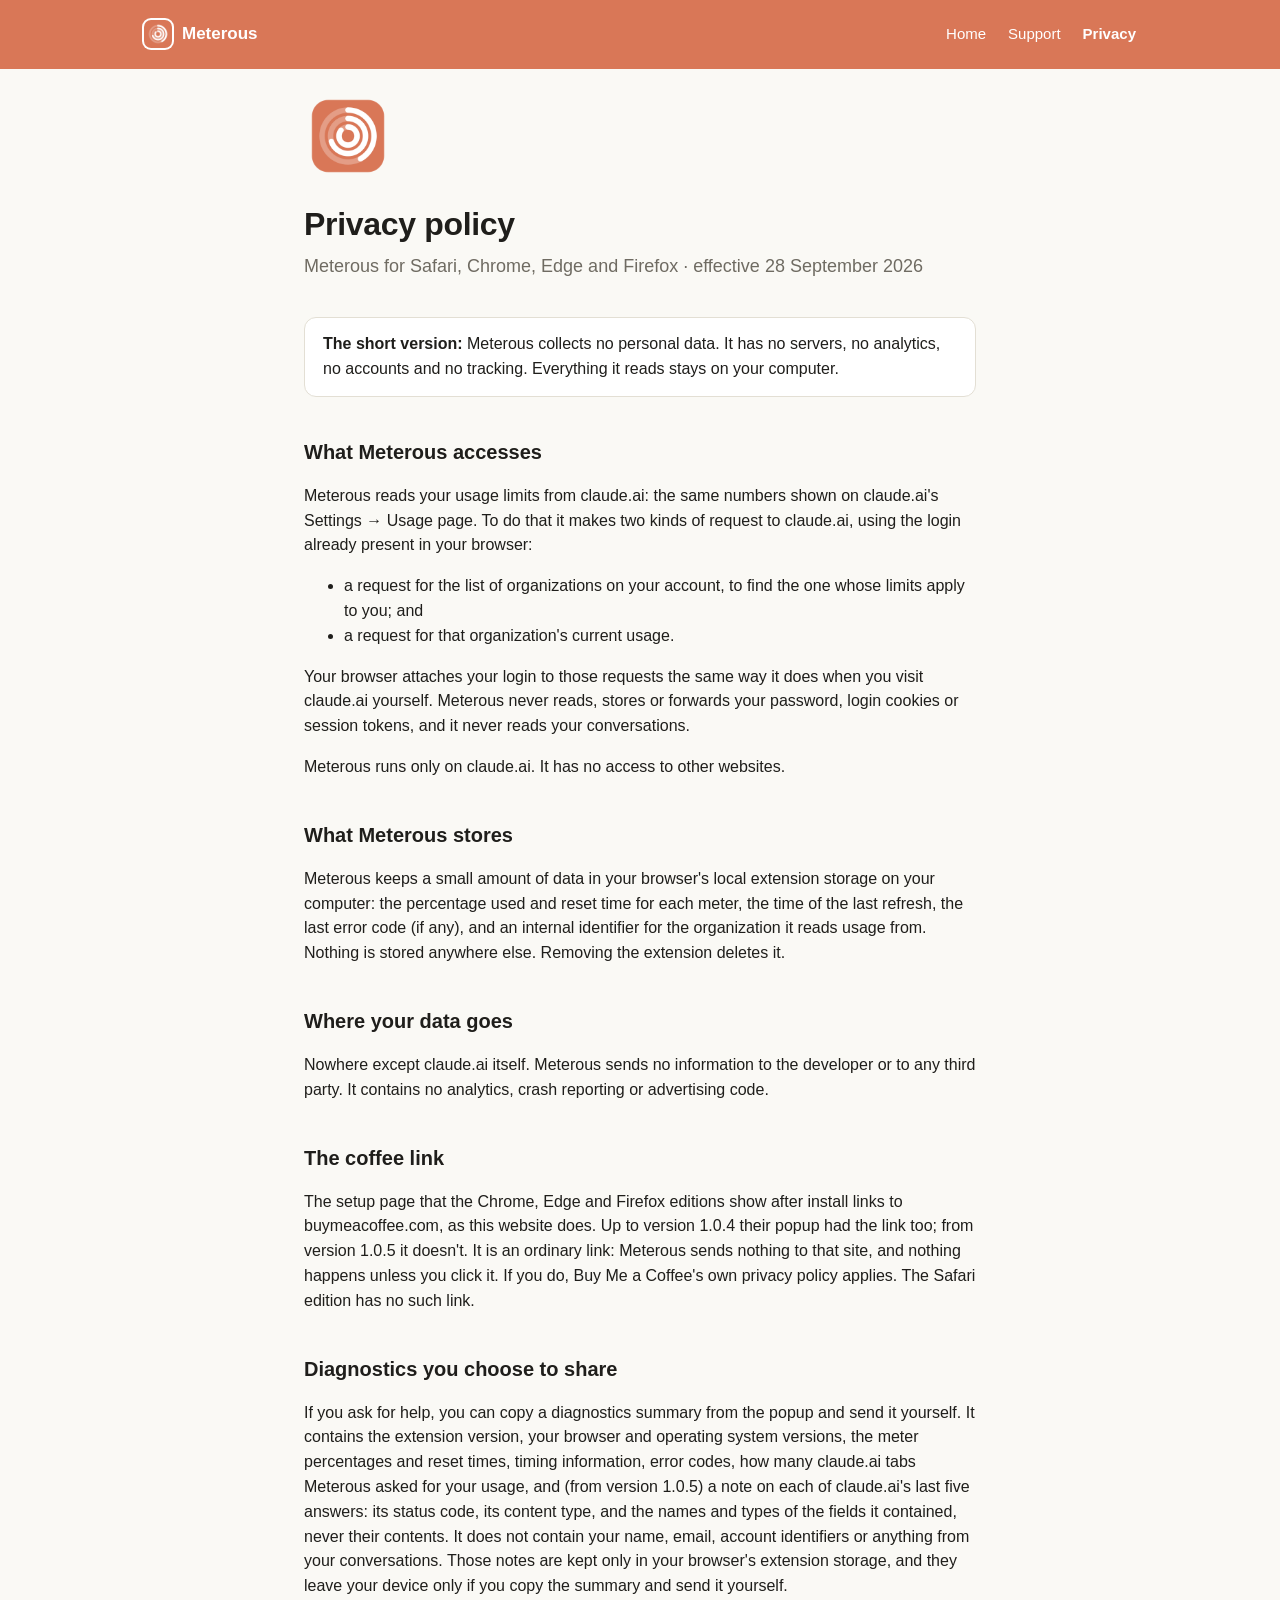
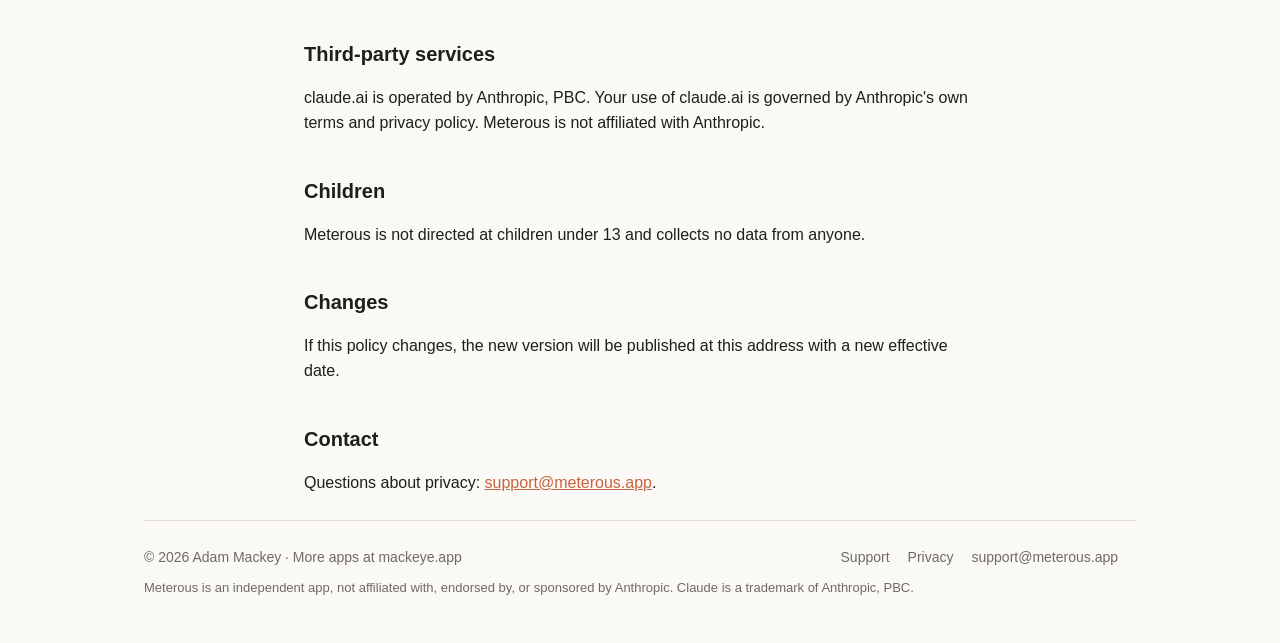
==== commit 7e62be14: "Meterous is free on the Mac App Store too: free on Safari, Chrome, Edge and Firefox The App Store pr" ====
--- a/privacy.html
+++ b/privacy.html
@@ -53,7 +53,7 @@
   <p>Nowhere except claude.ai itself. Meterous sends no information to the developer or to any third party. It contains no analytics, crash reporting or advertising code.</p>
 
   <h2>The coffee link</h2>
-  <p>The Chrome, Edge and Firefox editions are free, and the setup page they show after install links to buymeacoffee.com, as this website does. Up to version 1.0.4 their popup had the link too; from version 1.0.5 it doesn't. It is an ordinary link: Meterous sends nothing to that site, and nothing happens unless you click it. If you do, Buy Me a Coffee's own privacy policy applies. The Safari edition has no such link.</p>
+  <p>The setup page that the Chrome, Edge and Firefox editions show after install links to buymeacoffee.com, as this website does. Up to version 1.0.4 their popup had the link too; from version 1.0.5 it doesn't. It is an ordinary link: Meterous sends nothing to that site, and nothing happens unless you click it. If you do, Buy Me a Coffee's own privacy policy applies. The Safari edition has no such link.</p>
 
   <h2>Diagnostics you choose to share</h2>
   <p>If you ask for help, you can copy a diagnostics summary from the popup and send it yourself. It contains the extension version, your browser and operating system versions, the meter percentages and reset times, timing information, error codes, how many claude.ai tabs Meterous asked for your usage, and (from version 1.0.5) a note on each of claude.ai's last five answers: its status code, its content type, and the names and types of the fields it contained, never their contents. It does not contain your name, email, account identifiers or anything from your conversations. Those notes are kept only in your browser's extension storage, and they leave your device only if you copy the summary and send it yourself.</p>
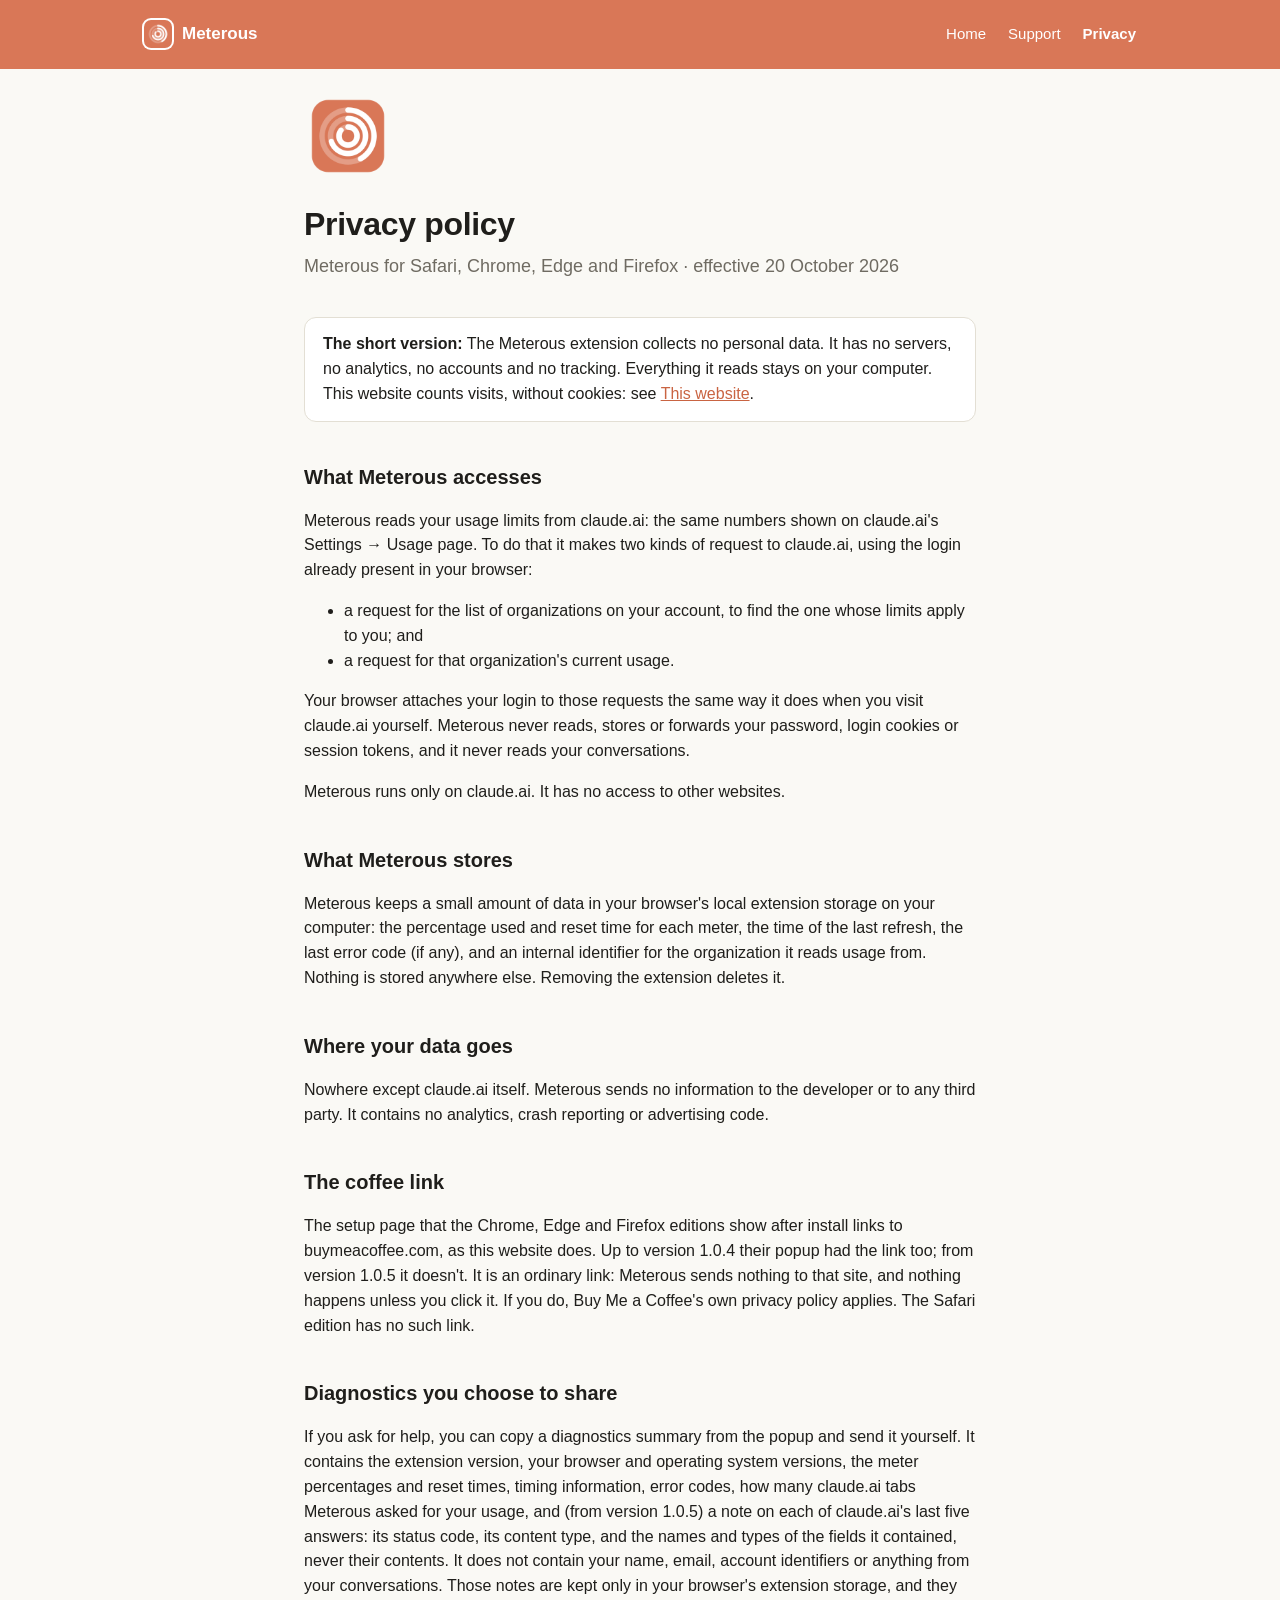
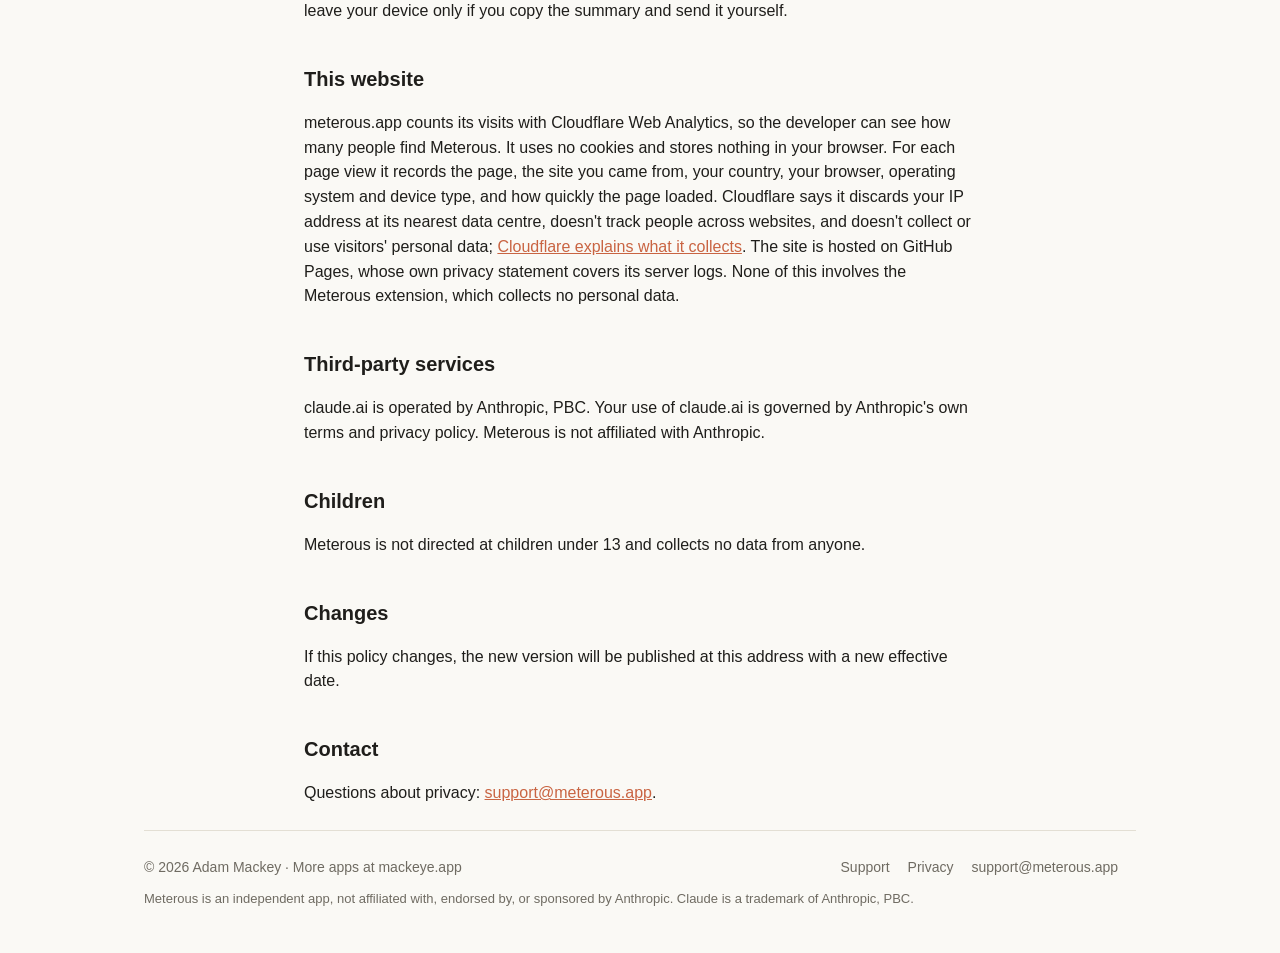
==== commit 91f1a288: "Count site visits with Cloudflare Web Analytics, and say so on the privacy page The same cookieless " ====
--- a/privacy.html
+++ b/privacy.html
@@ -32,10 +32,10 @@
   <header class="page">
     <img src="icon.png" width="88" height="88" alt="">
     <h1>Privacy policy</h1>
-    <p class="tagline">Meterous for Safari, Chrome, Edge and Firefox · effective 28 September 2026</p>
+    <p class="tagline">Meterous for Safari, Chrome, Edge and Firefox · effective 20 October 2026</p>
   </header>
 
-  <p class="note"><strong>The short version:</strong> Meterous collects no personal data. It has no servers, no analytics, no accounts and no tracking. Everything it reads stays on your computer.</p>
+  <p class="note"><strong>The short version:</strong> The Meterous extension collects no personal data. It has no servers, no analytics, no accounts and no tracking. Everything it reads stays on your computer. This website counts visits, without cookies: see <a href="#this-website">This website</a>.</p>
 
   <h2>What Meterous accesses</h2>
   <p>Meterous reads your usage limits from claude.ai: the same numbers shown on claude.ai's Settings → Usage page. To do that it makes two kinds of request to claude.ai, using the login already present in your browser:</p>
@@ -57,6 +57,9 @@
 
   <h2>Diagnostics you choose to share</h2>
   <p>If you ask for help, you can copy a diagnostics summary from the popup and send it yourself. It contains the extension version, your browser and operating system versions, the meter percentages and reset times, timing information, error codes, how many claude.ai tabs Meterous asked for your usage, and (from version 1.0.5) a note on each of claude.ai's last five answers: its status code, its content type, and the names and types of the fields it contained, never their contents. It does not contain your name, email, account identifiers or anything from your conversations. Those notes are kept only in your browser's extension storage, and they leave your device only if you copy the summary and send it yourself.</p>
+
+  <h2 id="this-website">This website</h2>
+  <p>meterous.app counts its visits with Cloudflare Web Analytics, so the developer can see how many people find Meterous. It uses no cookies and stores nothing in your browser. For each page view it records the page, the site you came from, your country, your browser, operating system and device type, and how quickly the page loaded. Cloudflare says it discards your IP address at its nearest data centre, doesn't track people across websites, and doesn't collect or use visitors' personal data; <a href="https://developers.cloudflare.com/web-analytics/data-metrics/data-origin-and-collection/">Cloudflare explains what it collects</a>. The site is hosted on GitHub Pages, whose own privacy statement covers its server logs. None of this involves the Meterous extension, which collects no personal data.</p>
 
   <h2>Third-party services</h2>
   <p>claude.ai is operated by Anthropic, PBC. Your use of claude.ai is governed by Anthropic's own terms and privacy policy. Meterous is not affiliated with Anthropic.</p>
@@ -80,5 +83,6 @@
     <p class="legal">Meterous is an independent app, not affiliated with, endorsed by, or sponsored by Anthropic. Claude is a trademark of Anthropic, PBC.</p>
   </footer>
 </div>
+<!-- Cloudflare Web Analytics --><script type='module' src='https://static.cloudflareinsights.com/beacon.min.js' data-cf-beacon='{"token": "9b0b56b1862243bfb041d1510386493e"}'></script><!-- End Cloudflare Web Analytics -->
 </body>
 </html>
